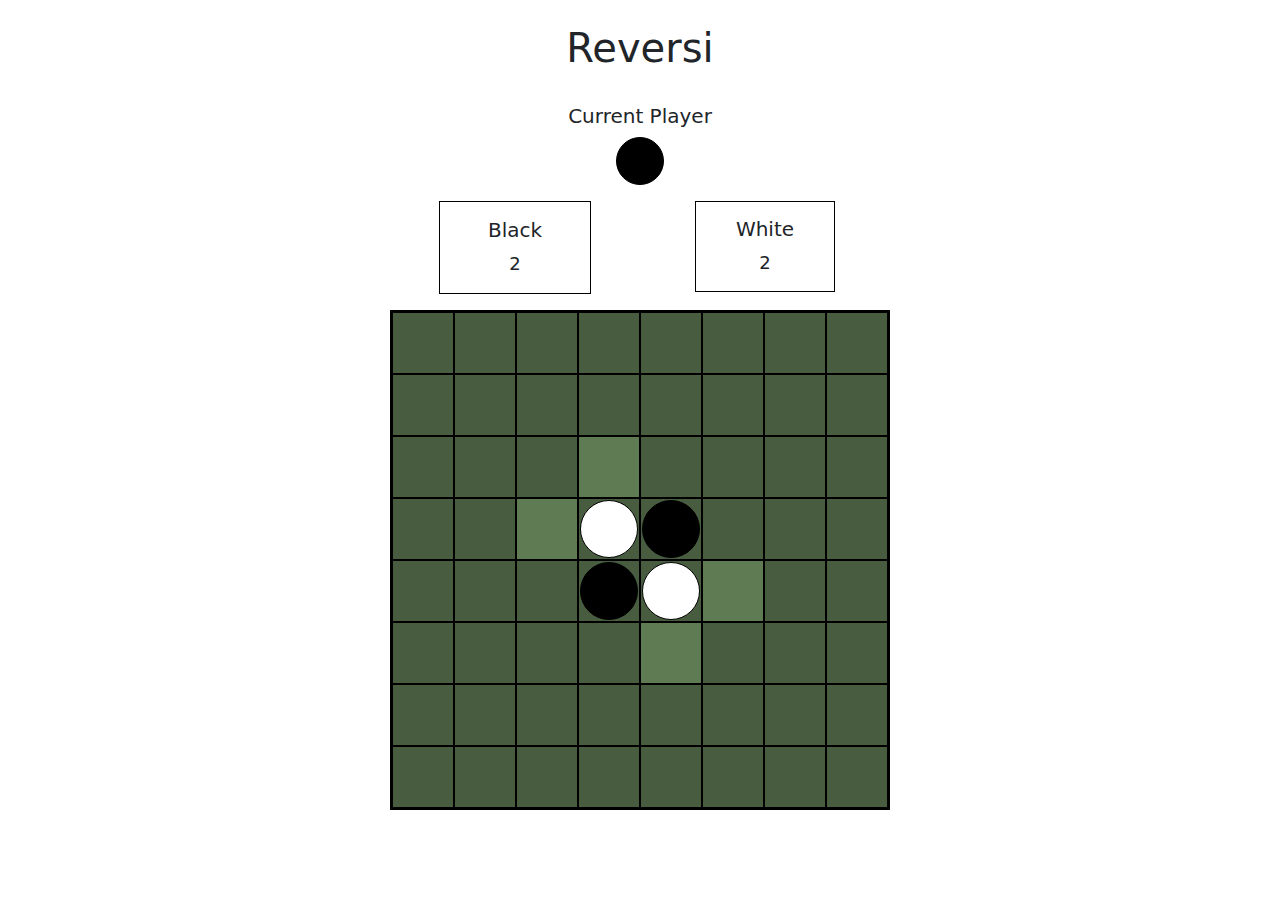
==== index.html @ 451037fe "phase 1 done" ====
<!doctype html>
<html class="no-js" lang="">

<head>
    <meta charset="utf-8">
    <title>Reversi</title>
    <meta name="description" content="">
    <meta name="viewport" content="width=device-width, initial-scale=1">

    <link rel="shortcut icon" href="favicon.ico" type="image/x-icon">
    <link rel="stylesheet" href="css/bootstrap.min.css">
    <link rel="stylesheet" href="css/main.css?5">
</head>

<body>
<section id="settings" class="container text-center py-4">
    <div class="row">
        <div class="col-12">
            <h1>Reversi</h1>
        </div>
    </div>
</section>

<section id="data" class="container">
    <div class="row">
        <div class="col-12 mb-2">
            <div class="text-center">
                <h5>Current Player</h5>
                <div class="position-relative d-inline-block" style="width: 50px; height: 50px;">
                    <div id="current-player" class="piece piece--white">

                    </div>
                </div>
            </div>
        </div>
    </div>
    <div class="row mb-3">
        <div class="col-6">
            <div class="text-center">
                <div class="d-inline-block px-5 py-3" style="border: 1px solid #000; padding: 15px 40px;">
                    <h5 class="d-inline-block">Black</h5>
                    <br>
                    <span id="black_score" style="font-size: 18px;">2</span>
                </div>
            </div>
        </div>
        <div class="col-6">
            <div class="text-center">
                <div class="d-inline-block" style="border: 1px solid #000; padding: 15px 40px;">
                    <h5 class="d-inline-block">White</h5>
                    <br>
                    <span id="white_score" style="font-size: 18px;">2</span>
                </div>
            </div>
        </div>
    </div>
</section>

<section id="game_wrapper" class="">
    <div id="game" class="">

    </div>
</section>

<script src="js/jquery.min.js"></script>
<script src="js/main.js?5"></script>

<script>
    window.ga = function () {
        ga.q.push(arguments)
    };
    ga.q = [];
    ga.l = +new Date;
    ga('create', 'G-LKE652V2VV', 'auto');
    ga('set', 'anonymizeIp', true);
    ga('set', 'transport', 'beacon');
    ga('send', 'pageview')
</script>
<script src="https://www.google-analytics.com/analytics.js" async></script>
</body>

</html>
---- css/main.css ----
@font-face {
    font-family: 'Digital Numbers Regular';
    font-style: normal;
    font-weight: normal;
    src: local('Digital Numbers Regular'), url('../fonts/DigitalNumbers-Regular.woff') format('woff');
}

body {

}

#settings button {
    background: #f4f4f4;
    border: 2px solid #3d3d3d;
}

#settings button.active {
    background: #5a5a5a;
    border: 2px solid #3d3d3d;
    color: #fff;
}

#game {
    background: #5a5a5a;
    position: relative;
    margin: 0 auto;
}
#game.ready {
    border: 2px solid #000;
}
#game .cell {
    border: 1px solid #000;
}
#game .cell {
    background-color: #485d3f;
    background-repeat: no-repeat;
    cursor: pointer;
    position: absolute;
    font-size: 35px;
    text-align: center;
    min-width: 1px;
    min-height: 1px;
    transition: all 200ms ease-in-out;
}
#game .cell.valid-move {
    background-color: #5f7b54;
}
.piece-wrapper {
    position: relative;
    overflow: hidden;
    width: 100%;
    height: 100%;
}
.piece {
    position: absolute;
    width: 96%;
    height: 96%;
    top: 2%;
    left: 2%;
    border: 1px solid #000;
    border-radius: 100%;
    transition: transform 200ms ease-in-out;
}
.piece-flip {
    transform: rotateY(90deg);
}
.piece--white {
    background: #fff;
}
.piece--black {
    background: #000;
}
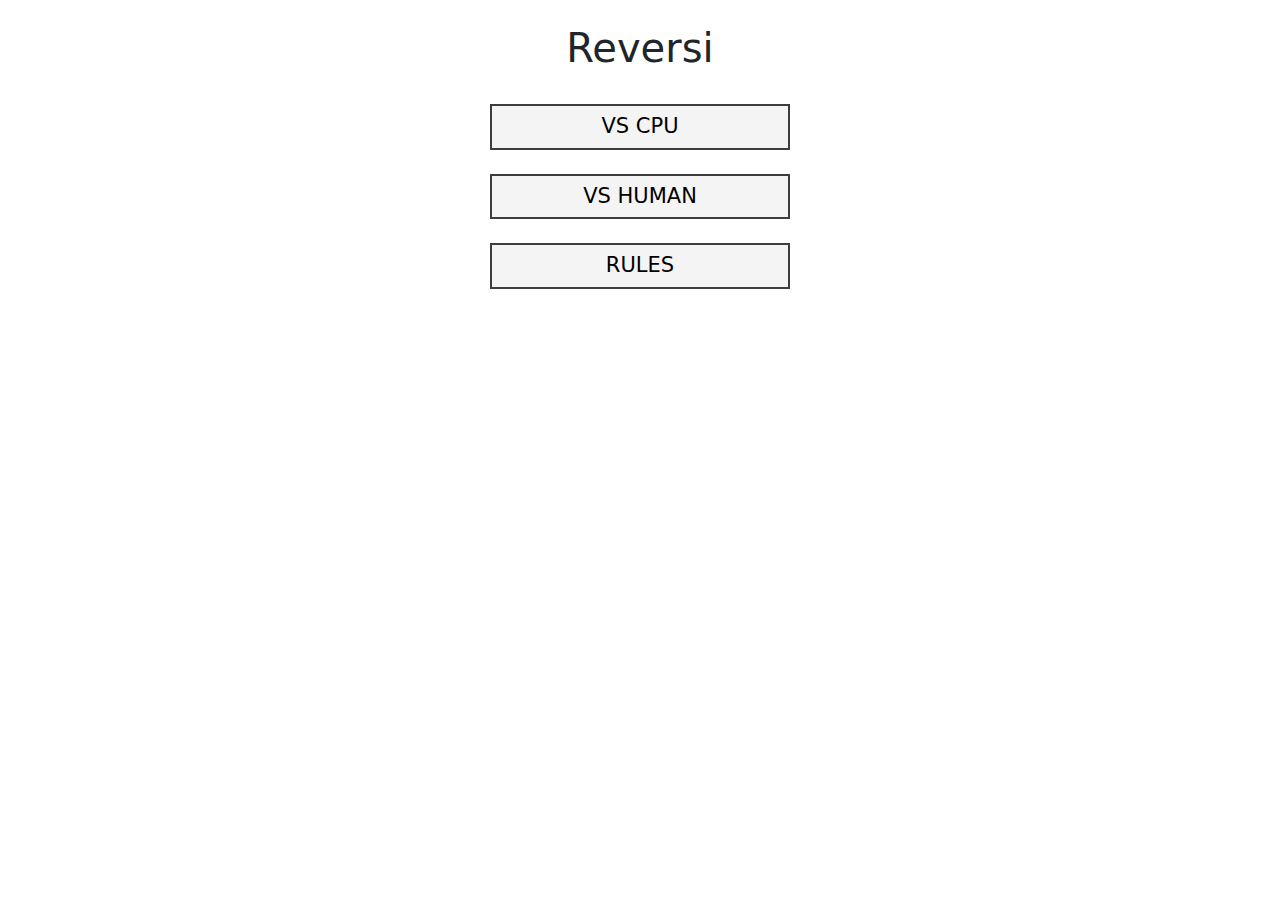
==== commit f3338c8d: "1 Player mode added" ====
--- a/index.html
+++ b/index.html
@@ -9,7 +9,7 @@
 
     <link rel="shortcut icon" href="favicon.ico" type="image/x-icon">
     <link rel="stylesheet" href="css/bootstrap.min.css">
-    <link rel="stylesheet" href="css/main.css?5">
+    <link rel="stylesheet" href="css/main.css?6">
 </head>
 
 <body>
@@ -21,49 +21,19 @@
     </div>
 </section>
 
-<section id="data" class="container">
+<section id="menu" class="container">
     <div class="row">
         <div class="col-12 mb-2">
             <div class="text-center">
-                <h5>Current Player</h5>
-                <div class="position-relative d-inline-block" style="width: 50px; height: 50px;">
-                    <div id="current-player" class="piece piece--white">
-
-                    </div>
-                </div>
-            </div>
-        </div>
-    </div>
-    <div class="row mb-3">
-        <div class="col-6">
-            <div class="text-center">
-                <div class="d-inline-block px-5 py-3" style="border: 1px solid #000; padding: 15px 40px;">
-                    <h5 class="d-inline-block">Black</h5>
-                    <br>
-                    <span id="black_score" style="font-size: 18px;">2</span>
-                </div>
-            </div>
-        </div>
-        <div class="col-6">
-            <div class="text-center">
-                <div class="d-inline-block" style="border: 1px solid #000; padding: 15px 40px;">
-                    <h5 class="d-inline-block">White</h5>
-                    <br>
-                    <span id="white_score" style="font-size: 18px;">2</span>
-                </div>
+                <a href="1player.html">VS CPU</a>
+                <br><br>
+                <a href="2player.html">VS HUMAN</a>
+                <br><br>
+                <a href="https://en.wikipedia.org/wiki/Reversi#Rules" target="_blank">RULES</a>
             </div>
         </div>
     </div>
 </section>
-
-<section id="game_wrapper" class="">
-    <div id="game" class="">
-
-    </div>
-</section>
-
-<script src="js/jquery.min.js"></script>
-<script src="js/main.js?5"></script>
 
 <script>
     window.ga = function () {
--- a/css/main.css
+++ b/css/main.css
@@ -9,6 +9,22 @@
 
 }
 
+#overlay {
+    background: rgba(0,0,0,0.6);
+    position: fixed;
+    top: 0;
+    left: 0;
+    width: 100vw;
+    height: 100vh;
+    opacity: 0;
+    z-index: -99;
+}
+
+#overlay.show {
+    opacity: 1;
+    z-index: 99;
+}
+
 #settings button {
     background: #f4f4f4;
     border: 2px solid #3d3d3d;
@@ -18,6 +34,41 @@
     background: #5a5a5a;
     border: 2px solid #3d3d3d;
     color: #fff;
+}
+
+#settings .top-menu {
+    position: absolute;
+    top: 0;
+    right: 0;
+}
+
+#settings .top-menu a {
+    height: 25px;
+    vertical-align: bottom;
+}
+
+a.close {
+    width: 25px;
+    line-height: 20px;
+    border: 2px solid #000;
+    border-radius: 100%;
+    display: inline-block;
+    text-decoration: none;
+    font-weight: bold;
+    color: #000;
+}
+
+#menu a {
+    background: #f4f4f4;
+    border: 2px solid #3d3d3d;
+    display: inline-block;
+    max-width: 300px;
+    text-align: center;
+    padding: 5px;
+    text-decoration: none;
+    font-size: 21px;
+    color: #000;
+    width: 100%;
 }
 
 #game {
